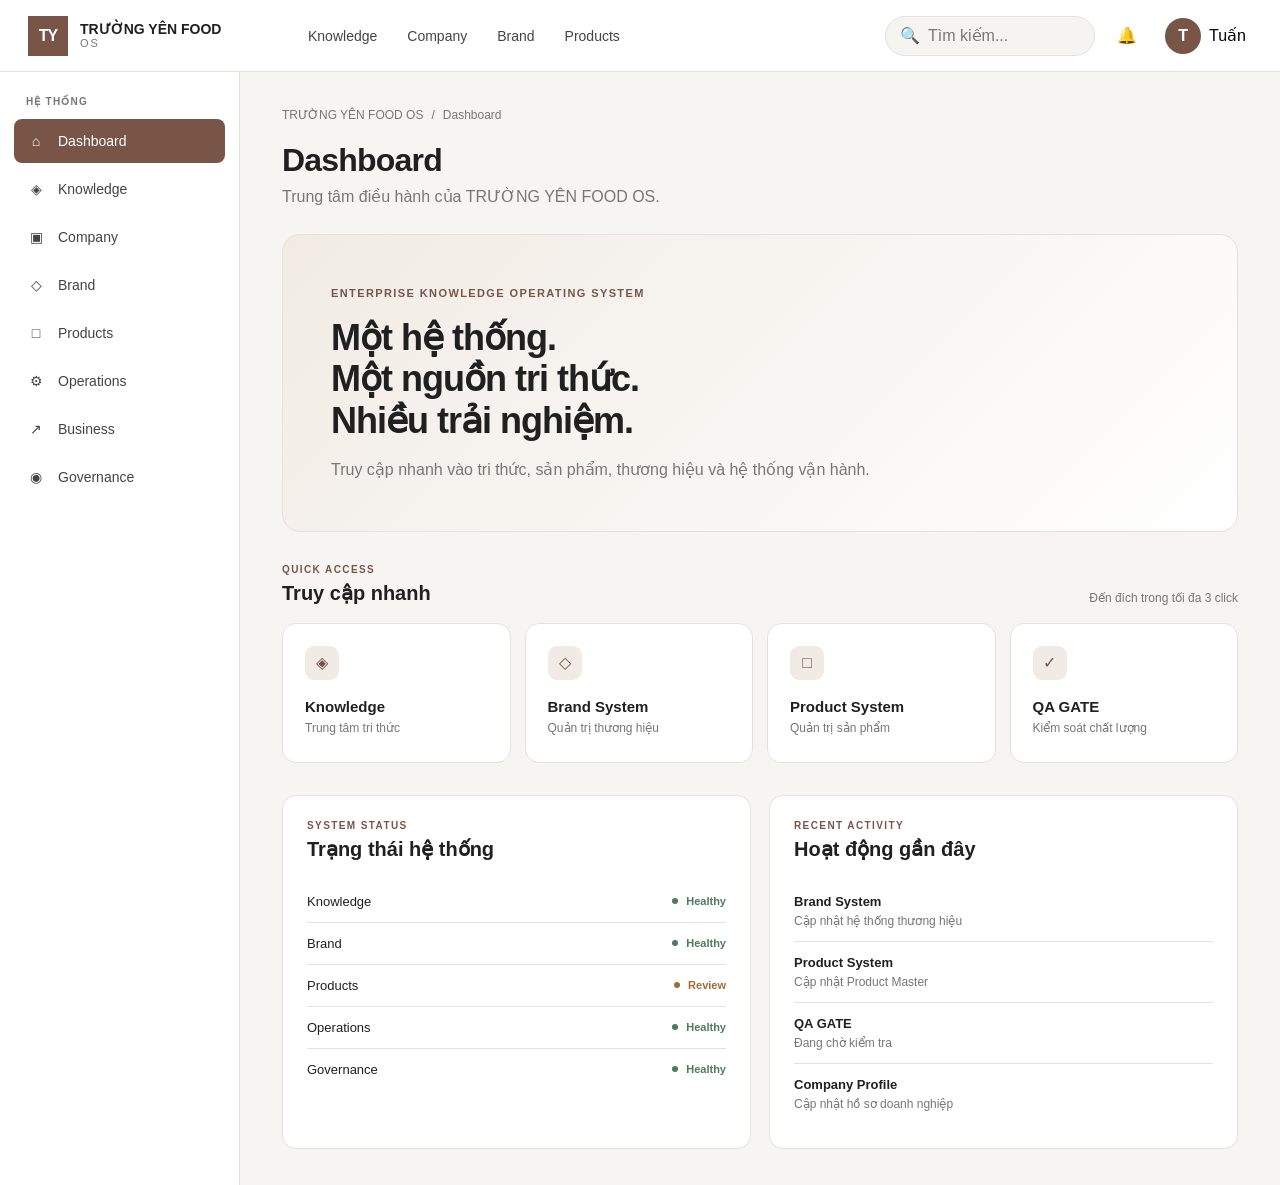
==== app/index.html @ 5e29349e "feat: establish TRUONG YEN FOOD OS workspace v1" ====
<!DOCTYPE html>
<html lang="vi">

<head>

    <meta charset="UTF-8">

    <meta
        name="viewport"
        content="width=device-width, initial-scale=1.0"
    >

    <title>TRƯỜNG YÊN FOOD OS</title>

    <link
        rel="stylesheet"
        href="app.css"
    >

</head>


<body>

    <div class="app-shell">


        <!-- =========================================
             HEADER
             ========================================= -->

        <header class="app-header">


            <div class="brand">

                <div class="brand-mark">
                    TY
                </div>


                <div class="brand-text">

                    <strong>
                        TRƯỜNG YÊN FOOD
                    </strong>

                    <span>
                        OS
                    </span>

                </div>

            </div>



            <nav class="top-navigation">

                <a href="#">
                    Knowledge
                </a>

                <a href="#">
                    Company
                </a>

                <a href="#">
                    Brand
                </a>

                <a href="#">
                    Products
                </a>

            </nav>



            <div class="header-actions">


                <button
                    class="search-button"
                    type="button"
                >

                    🔍

                    <span>
                        Tìm kiếm...
                    </span>

                </button>



                <button
                    class="icon-button"
                    type="button"
                    aria-label="Thông báo"
                >

                    🔔

                </button>



                <button
                    class="user-button"
                    type="button"
                >

                    <span class="avatar">
                        T
                    </span>

                    <span>
                        Tuấn
                    </span>

                </button>


            </div>


        </header>



        <!-- =========================================
             BODY
             ========================================= -->

        <div class="app-body">


            <!-- =====================================
                 SIDEBAR
                 ===================================== -->

            <aside class="sidebar">


                <div class="sidebar-section">


                    <div class="sidebar-title">
                        HỆ THỐNG
                    </div>



                    <a
                        class="sidebar-item active"
                        href="#"
                    >

                        <span>
                            ⌂
                        </span>

                        <span>
                            Dashboard
                        </span>

                    </a>



                    <a
                        class="sidebar-item"
                        href="workspaces/knowledge.html"
                    >

                        <span>
                            ◈
                        </span>

                        <span>
                            Knowledge
                        </span>

                    </a>



                    <a
                        class="sidebar-item"
                        href="#"
                    >

                        <span>
                            ▣
                        </span>

                        <span>
                            Company
                        </span>

                    </a>



                    <a
                        class="sidebar-item"
                        href="workspaces/brand.html"
                    >

                        <span>
                            ◇
                        </span>

                        <span>
                            Brand
                        </span>

                    </a>



                    <a
                        class="sidebar-item"
                        href="workspaces/products.html"
                    >

                        <span>
                            □
                        </span>

                        <span>
                            Products
                        </span>

                    </a>



                    <a
                        class="sidebar-item"
                        href="#"
                    >

                        <span>
                            ⚙
                        </span>

                        <span>
                            Operations
                        </span>

                    </a>



                    <a
                        class="sidebar-item"
                        href="#"
                    >

                        <span>
                            ↗
                        </span>

                        <span>
                            Business
                        </span>

                    </a>



                    <a
                        class="sidebar-item"
                        href="#"
                    >

                        <span>
                            ◉
                        </span>

                        <span>
                            Governance
                        </span>

                    </a>


                </div>


            </aside>



            <!-- =====================================
                 MAIN WORKSPACE
                 ===================================== -->

            <main class="main-content">


                <div class="workspace">


                    <!-- BREADCRUMB -->

                    <div class="workspace-breadcrumb">

                        TRƯỜNG YÊN FOOD OS

                        <span>
                            /
                        </span>

                        Dashboard

                    </div>



                    <!-- PAGE HEADER -->

                    <div class="workspace-heading">


                        <div>

                            <h1>
                                Dashboard
                            </h1>


                            <p>
                                Trung tâm điều hành của
                                TRƯỜNG YÊN FOOD OS.
                            </p>

                        </div>


                    </div>



                    <!-- =================================
                         WELCOME
                         ================================= -->

                    <section class="welcome-card">


                        <div>

                            <span class="eyebrow">
                                ENTERPRISE KNOWLEDGE OPERATING SYSTEM
                            </span>


                            <h2>

                                Một hệ thống.
                                <br>

                                Một nguồn tri thức.
                                <br>

                                Nhiều trải nghiệm.

                            </h2>


                            <p>

                                Truy cập nhanh vào tri thức,
                                sản phẩm, thương hiệu và
                                hệ thống vận hành.

                            </p>

                        </div>


                    </section>



                    <!-- =================================
                         QUICK ACCESS
                         ================================= -->

                    <section class="quick-access">


                        <div class="section-heading">


                            <div>

                                <span class="section-eyebrow">
                                    QUICK ACCESS
                                </span>


                                <h2>
                                    Truy cập nhanh
                                </h2>

                            </div>


                            <span class="section-note">
                                Đến đích trong tối đa 3 click
                            </span>


                        </div>



                        <div class="quick-grid">


                            <!-- KNOWLEDGE -->

                            <a
                                href="workspaces/knowledge.html"
                                class="quick-card"
                            >

                                <span class="quick-icon">
                                    ◈
                                </span>


                                <strong>
                                    Knowledge
                                </strong>


                                <span>
                                    Trung tâm tri thức
                                </span>

                            </a>



                            <!-- BRAND -->

                            <a
                                href="workspaces/brand.html"
                                class="quick-card"
                            >

                                <span class="quick-icon">
                                    ◇
                                </span>


                                <strong>
                                    Brand System
                                </strong>


                                <span>
                                    Quản trị thương hiệu
                                </span>

                            </a>



                            <!-- PRODUCTS -->

                            <a
                                href="workspaces/products.html"
                                class="quick-card"
                            >

                                <span class="quick-icon">
                                    □
                                </span>


                                <strong>
                                    Product System
                                </strong>


                                <span>
                                    Quản trị sản phẩm
                                </span>

                            </a>



                            <!-- QA -->

                            <a
                                href="workspaces/qa.html"
                                class="quick-card"
                            >

                                <span class="quick-icon">
                                    ✓
                                </span>


                                <strong>
                                    QA GATE
                                </strong>


                                <span>
                                    Kiểm soát chất lượng
                                </span>

                            </a>


                        </div>


                    </section>



                    <!-- =================================
                         DASHBOARD STATUS
                         ================================= -->

                    <section class="dashboard-grid">


                        <!-- SYSTEM STATUS -->

                        <div class="dashboard-panel">


                            <div class="panel-heading">


                                <div>

                                    <span class="section-eyebrow">
                                        SYSTEM STATUS
                                    </span>


                                    <h2>
                                        Trạng thái hệ thống
                                    </h2>

                                </div>


                            </div>



                            <div class="status-list">


                                <div class="status-row">

                                    <span>
                                        Knowledge
                                    </span>


                                    <span class="status healthy">
                                        Healthy
                                    </span>

                                </div>



                                <div class="status-row">

                                    <span>
                                        Brand
                                    </span>


                                    <span class="status healthy">
                                        Healthy
                                    </span>

                                </div>



                                <div class="status-row">

                                    <span>
                                        Products
                                    </span>


                                    <span class="status review">
                                        Review
                                    </span>

                                </div>



                                <div class="status-row">

                                    <span>
                                        Operations
                                    </span>


                                    <span class="status healthy">
                                        Healthy
                                    </span>

                                </div>



                                <div class="status-row">

                                    <span>
                                        Governance
                                    </span>


                                    <span class="status healthy">
                                        Healthy
                                    </span>

                                </div>


                            </div>


                        </div>



                        <!-- RECENT ACTIVITY -->

                        <div class="dashboard-panel">


                            <div class="panel-heading">


                                <div>

                                    <span class="section-eyebrow">
                                        RECENT ACTIVITY
                                    </span>


                                    <h2>
                                        Hoạt động gần đây
                                    </h2>

                                </div>


                            </div>



                            <div class="activity-list">


                                <a
                                    href="#"
                                    class="activity-item"
                                >

                                    <strong>
                                        Brand System
                                    </strong>


                                    <span>
                                        Cập nhật hệ thống thương hiệu
                                    </span>

                                </a>



                                <a
                                    href="#"
                                    class="activity-item"
                                >

                                    <strong>
                                        Product System
                                    </strong>


                                    <span>
                                        Cập nhật Product Master
                                    </span>

                                </a>



                                <a
                                    href="workspaces/qa.html"
                                    class="activity-item"
                                >

                                    <strong>
                                        QA GATE
                                    </strong>


                                    <span>
                                        Đang chờ kiểm tra
                                    </span>

                                </a>



                                <a
                                    href="#"
                                    class="activity-item"
                                >

                                    <strong>
                                        Company Profile
                                    </strong>


                                    <span>
                                        Cập nhật hồ sơ doanh nghiệp
                                    </span>

                                </a>


                            </div>


                        </div>


                    </section>


                </div>


            </main>


        </div>


    </div>


    <script src="app.js"></script>


</body>

</html>
---- app/app.css ----
:root {
    --brand: #795548;
    --brand-dark: #5d4037;

    --background: #f6f5f2;
    --surface: #ffffff;

    --text: #202020;
    --muted: #777777;

    --border: #e5e2dc;

    --sidebar-width: 240px;
    --header-height: 72px;
}

* {
    box-sizing: border-box;
}

html,
body {
    margin: 0;
    padding: 0;
    width: 100%;
    min-height: 100%;
    font-family:
        Inter,
        "Segoe UI",
        Arial,
        sans-serif;
    color: var(--text);
    background: var(--background);
}

button,
a {
    font: inherit;
}

button {
    border: 0;
    background: none;
}

a {
    text-decoration: none;
    color: inherit;
}


/* APP */

.app-shell {
    min-height: 100vh;
}


/* HEADER */

.app-header {
    height: var(--header-height);

    display: flex;
    align-items: center;

    padding: 0 28px;

    background: var(--surface);
    border-bottom: 1px solid var(--border);

    position: sticky;
    top: 0;
    z-index: 10;
}


/* BRAND */

.brand {
    width: 280px;

    display: flex;
    align-items: center;
    gap: 12px;
}

.brand-mark {
    width: 40px;
    height: 40px;

    display: grid;
    place-items: center;

    background: var(--brand);
    color: white;

    font-weight: 700;
    letter-spacing: -1px;
}

.brand-text {
    display: flex;
    flex-direction: column;

    line-height: 1.1;
}

.brand-text strong {
    font-size: 14px;
}

.brand-text span {
    font-size: 11px;
    color: var(--muted);
    letter-spacing: 2px;
}


/* TOP NAVIGATION */

.top-navigation {
    display: flex;
    align-items: center;
    gap: 30px;

    flex: 1;
}

.top-navigation a {
    font-size: 14px;
    color: #444;

    padding: 26px 0;
}

.top-navigation a:hover {
    color: var(--brand);
}


/* HEADER ACTIONS */

.header-actions {
    display: flex;
    align-items: center;
    gap: 12px;
}

.search-button {
    height: 40px;
    min-width: 210px;

    display: flex;
    align-items: center;
    gap: 8px;

    padding: 0 14px;

    background: #f5f4f1;
    border: 1px solid var(--border);
    border-radius: 20px;

    color: var(--muted);

    cursor: pointer;
}

.icon-button {
    width: 40px;
    height: 40px;

    cursor: pointer;
}

.user-button {
    display: flex;
    align-items: center;
    gap: 8px;

    cursor: pointer;
}

.avatar {
    width: 36px;
    height: 36px;

    display: grid;
    place-items: center;

    border-radius: 50%;

    background: var(--brand);
    color: white;

    font-weight: 600;
}


/* BODY */

.app-body {
    display: flex;
    min-height: calc(100vh - var(--header-height));
}


/* SIDEBAR */

.sidebar {
    width: var(--sidebar-width);

    flex-shrink: 0;

    background: var(--surface);

    border-right: 1px solid var(--border);

    padding: 24px 14px;
}

.sidebar-title {
    padding: 0 12px 12px;

    font-size: 10px;
    font-weight: 700;

    color: var(--muted);

    letter-spacing: 1.2px;
}

.sidebar-item {
    display: flex;
    align-items: center;
    gap: 12px;

    height: 44px;

    padding: 0 12px;

    margin-bottom: 4px;

    border-radius: 8px;

    font-size: 14px;

    color: #444;

    transition: 0.15s ease;
}

.sidebar-item span:first-child {
    width: 20px;
    text-align: center;
}

.sidebar-item:hover {
    background: #f4f1ed;
}

.sidebar-item.active {
    background: var(--brand);
    color: white;
}


/* MAIN */

.main-content {
    flex: 1;

    min-width: 0;

    padding: 36px 42px;
}

.workspace {
    max-width: 1280px;
    margin: 0 auto;
}

.workspace-breadcrumb {
    display: flex;
    gap: 8px;

    margin-bottom: 20px;

    font-size: 12px;
    color: var(--muted);
}

.workspace-heading {
    margin-bottom: 28px;
}

.workspace-heading h1 {
    margin: 0 0 8px;

    font-size: 32px;
    font-weight: 600;
    letter-spacing: -0.8px;
}

.workspace-heading p {
    margin: 0;

    color: var(--muted);
}


/* WELCOME */

.welcome-card {
    min-height: 280px;

    display: flex;
    align-items: center;

    padding: 48px;

    background:
        linear-gradient(
            135deg,
            #f1ebe4,
            #ffffff
        );

    border: 1px solid var(--border);
    border-radius: 18px;
}

.eyebrow {
    font-size: 11px;
    font-weight: 700;

    letter-spacing: 1.4px;

    color: var(--brand);
}

.welcome-card h2 {
    margin: 16px 0;

    font-size: 36px;
    line-height: 1.15;

    font-weight: 600;

    letter-spacing: -1px;
}

.welcome-card p {
    max-width: 580px;

    margin: 0;

    color: var(--muted);

    line-height: 1.6;
}


/* PLACEHOLDER */

.placeholder-section {
    margin-top: 24px;

    padding: 28px;

    background: var(--surface);

    border: 1px solid var(--border);
    border-radius: 14px;
}

.placeholder-section h2 {
    margin-top: 0;
}

.placeholder-section p {
    color: var(--muted);
}


/* RESPONSIVE */

@media (max-width: 900px) {

    .top-navigation {
        display: none;
    }

    .brand {
        width: auto;
        flex: 1;
    }

    .search-button {
        min-width: 40px;
        width: 40px;
        padding: 0;
        justify-content: center;
    }

    .search-button span {
        display: none;
    }

    .sidebar {
        width: 72px;
    }

    .sidebar-title {
        display: none;
    }

    .sidebar-item {
        justify-content: center;
    }

    .sidebar-item span:last-child {
        display: none;
    }

    .main-content {
        padding: 28px 20px;
    }
}


@media (max-width: 600px) {

    .app-header {
        padding: 0 16px;
    }

    .user-button > span:last-child {
        display: none;
    }

    .sidebar {
        display: none;
    }

    .main-content {
        padding: 20px 16px;
    }

    .welcome-card {
        padding: 28px;
    }

    .welcome-card h2 {
        font-size: 28px;
    }
}
/* DASHBOARD */

.section-eyebrow {
    display: block;

    margin-bottom: 6px;

    font-size: 10px;
    font-weight: 700;

    letter-spacing: 1.4px;

    color: var(--brand);
}

.section-heading {
    display: flex;
    align-items: end;
    justify-content: space-between;

    margin-bottom: 18px;
}

.section-heading h2,
.panel-heading h2 {
    margin: 0;

    font-size: 20px;
    font-weight: 600;
}

.section-note {
    font-size: 12px;
    color: var(--muted);
}


/* QUICK ACCESS */

.quick-access {
    margin-top: 32px;
}

.quick-grid {
    display: grid;

    grid-template-columns: repeat(4, 1fr);

    gap: 14px;
}

.quick-card {
    min-height: 140px;

    display: flex;
    flex-direction: column;

    padding: 22px;

    background: var(--surface);

    border: 1px solid var(--border);
    border-radius: 14px;

    transition:
        transform 0.15s ease,
        box-shadow 0.15s ease,
        border-color 0.15s ease;
}

.quick-card:hover {
    transform: translateY(-2px);

    border-color: var(--brand);

    box-shadow: 0 8px 24px rgba(0, 0, 0, 0.06);
}

.quick-icon {
    width: 34px;
    height: 34px;

    display: grid;
    place-items: center;

    margin-bottom: 18px;

    background: #f1ebe5;

    border-radius: 9px;

    color: var(--brand);
}

.quick-card strong {
    margin-bottom: 6px;

    font-size: 15px;
}

.quick-card > span:last-child {
    font-size: 12px;
    color: var(--muted);
}


/* DASHBOARD GRID */

.dashboard-grid {
    display: grid;

    grid-template-columns: 1fr 1fr;

    gap: 18px;

    margin-top: 32px;
}

.dashboard-panel {
    padding: 24px;

    background: var(--surface);

    border: 1px solid var(--border);
    border-radius: 14px;
}

.panel-heading {
    margin-bottom: 20px;
}


/* STATUS */

.status-row {
    display: flex;
    align-items: center;
    justify-content: space-between;

    padding: 13px 0;

    border-bottom: 1px solid var(--border);

    font-size: 13px;
}

.status-row:last-child {
    border-bottom: 0;
}

.status {
    position: relative;

    padding-left: 14px;

    font-size: 11px;
    font-weight: 600;
}

.status::before {
    content: "";

    position: absolute;

    left: 0;
    top: 50%;

    width: 6px;
    height: 6px;

    transform: translateY(-50%);

    border-radius: 50%;

    background: currentColor;
}

.healthy {
    color: #4d7c59;
}

.review {
    color: #a06b36;
}


/* ACTIVITY */

.activity-list {
    display: flex;
    flex-direction: column;
}

.activity-item {
    display: flex;
    flex-direction: column;
    gap: 5px;

    padding: 13px 0;

    border-bottom: 1px solid var(--border);
}

.activity-item:last-child {
    border-bottom: 0;
}

.activity-item strong {
    font-size: 13px;
}

.activity-item span {
    font-size: 12px;
    color: var(--muted);
}


/* MODULES */

.modules-section {
    margin-top: 32px;
}

.module-grid {
    display: grid;

    grid-template-columns: repeat(4, 1fr);

    gap: 12px;
}

.module-card {
    display: flex;
    flex-direction: column;
    gap: 5px;

    padding: 18px;

    background: var(--surface);

    border: 1px solid var(--border);
    border-radius: 12px;

    transition: 0.15s ease;
}

.module-card:hover {
    border-color: var(--brand);
}

.module-card strong {
    font-size: 13px;
}

.module-card span {
    font-size: 11px;
    color: var(--muted);
}


/* DASHBOARD RESPONSIVE */

@media (max-width: 1000px) {

    .quick-grid {
        grid-template-columns: repeat(2, 1fr);
    }

    .module-grid {
        grid-template-columns: repeat(2, 1fr);
    }
}

@media (max-width: 700px) {

    .dashboard-grid {
        grid-template-columns: 1fr;
    }

    .quick-grid {
        grid-template-columns: 1fr;
    }

    .module-grid {
        grid-template-columns: 1fr 1fr;
    }
}
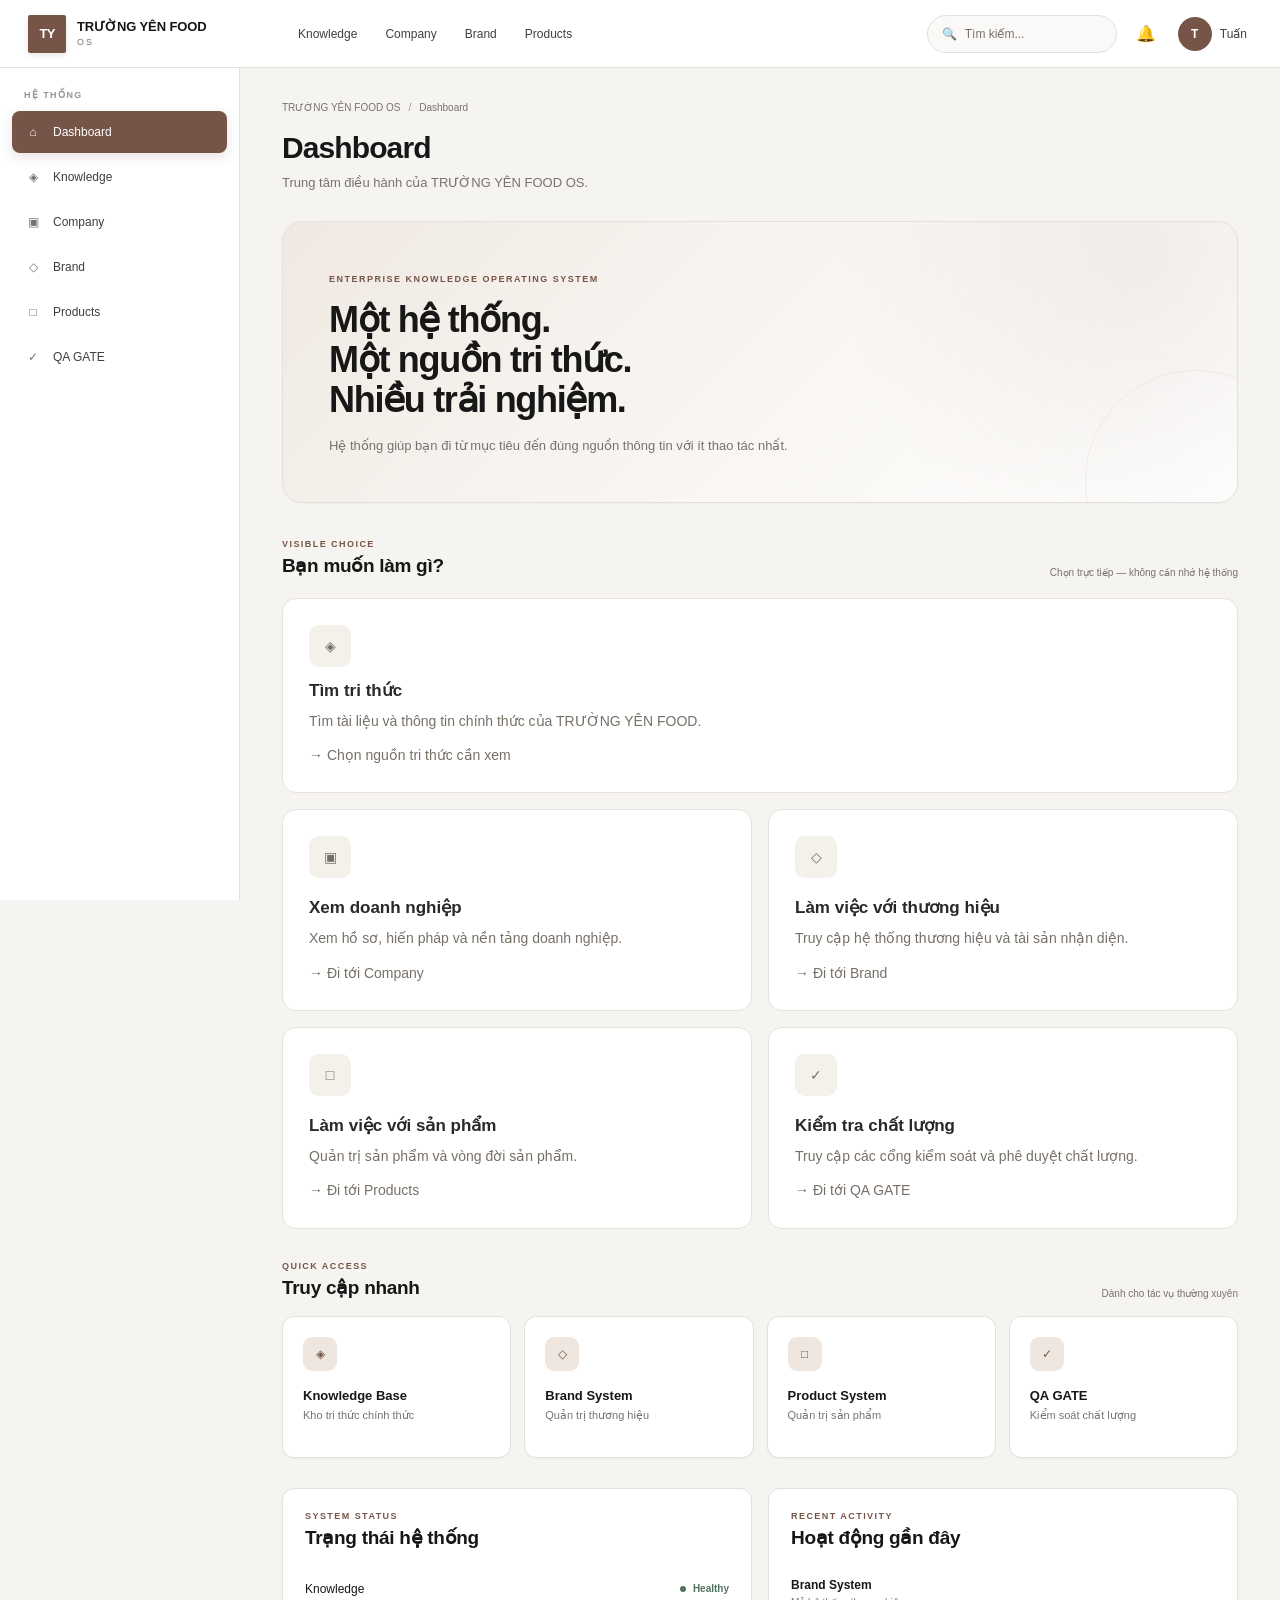
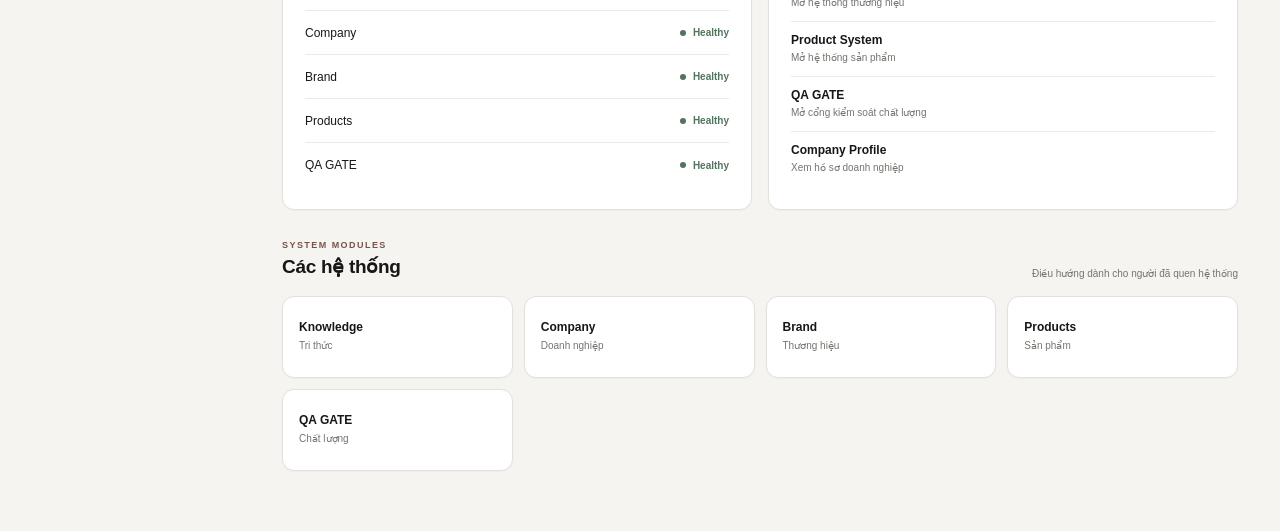
==== commit 74ff326a: "feat: add global search v1.1" ====
--- a/app/index.html
+++ b/app/index.html
@@ -12,10 +12,138 @@
 
     <title>TRƯỜNG YÊN FOOD OS</title>
 
-    <link
-        rel="stylesheet"
-        href="app.css"
-    >
+    <link rel="stylesheet" href="app.css">
+
+    <style>
+
+        /*
+         * =========================================
+         * UX v1.1 — VISIBLE CHOICE
+         * =========================================
+         */
+
+        .intent-section {
+            margin-top: 36px;
+        }
+
+
+        .intent-grid {
+            display: grid;
+            grid-template-columns:
+                repeat(2, minmax(0, 1fr));
+
+            gap: 16px;
+
+            margin-top: 20px;
+        }
+
+
+        .intent-card {
+            display: flex;
+            flex-direction: column;
+
+            min-height: 150px;
+
+            padding: 26px;
+
+            text-decoration: none;
+
+            background: #ffffff;
+
+            border: 1px solid #e7e2da;
+
+            border-radius: 14px;
+
+            transition:
+                transform 0.18s ease,
+                box-shadow 0.18s ease,
+                border-color 0.18s ease;
+        }
+
+
+        .intent-card:hover {
+            transform: translateY(-2px);
+
+            border-color: #c8b59f;
+
+            box-shadow:
+                0 10px 30px rgba(60, 48, 35, 0.08);
+        }
+
+
+        .intent-icon {
+            display: flex;
+            align-items: center;
+            justify-content: center;
+
+            width: 42px;
+            height: 42px;
+
+            margin-bottom: 18px;
+
+            border-radius: 10px;
+
+            background: #f4f0ea;
+
+            font-size: 20px;
+        }
+
+
+        .intent-card strong {
+            display: block;
+
+            margin-bottom: 7px;
+
+            font-size: 17px;
+            line-height: 1.4;
+
+            color: #2b2927;
+        }
+
+
+        .intent-card span {
+            font-size: 14px;
+            line-height: 1.6;
+
+            color: #777067;
+        }
+
+
+        .intent-primary {
+            grid-column: span 2;
+
+            min-height: 120px;
+        }
+
+
+        .intent-primary .intent-icon {
+            margin-bottom: 12px;
+        }
+
+
+        .intent-note {
+            margin-top: 12px;
+
+            font-size: 13px;
+
+            color: #8a8177;
+        }
+
+
+        @media (max-width: 760px) {
+
+            .intent-grid {
+                grid-template-columns: 1fr;
+            }
+
+
+            .intent-primary {
+                grid-column: span 1;
+            }
+
+        }
+
+    </style>
 
 </head>
 
@@ -31,8 +159,10 @@
 
         <header class="app-header">
 
-
-            <div class="brand">
+            <a
+                href="index.html"
+                class="brand"
+            >
 
                 <div class="brand-mark">
                     TY
@@ -51,38 +181,36 @@
 
                 </div>
 
-            </div>
-
+            </a>
 
 
             <nav class="top-navigation">
 
-                <a href="#">
+                <a href="workspaces/knowledge.html">
                     Knowledge
                 </a>
 
-                <a href="#">
+                <a href="workspaces/company.html">
                     Company
                 </a>
 
-                <a href="#">
+                <a href="workspaces/brand.html">
                     Brand
                 </a>
 
-                <a href="#">
+                <a href="workspaces/products.html">
                     Products
                 </a>
 
             </nav>
 
 
-
             <div class="header-actions">
-
 
                 <button
                     class="search-button"
                     type="button"
+                    id="dashboard-search-button"
                 >
 
                     🔍
@@ -92,7 +220,6 @@
                     </span>
 
                 </button>
-
 
 
                 <button
@@ -100,11 +227,8 @@
                     type="button"
                     aria-label="Thông báo"
                 >
-
                     🔔
-
                 </button>
-
 
 
                 <button
@@ -122,9 +246,7 @@
 
                 </button>
 
-
             </div>
-
 
         </header>
 
@@ -143,31 +265,25 @@
 
             <aside class="sidebar">
 
-
                 <div class="sidebar-section">
-
 
                     <div class="sidebar-title">
                         HỆ THỐNG
                     </div>
 
 
-
                     <a
                         class="sidebar-item active"
-                        href="#"
+                        href="index.html"
                     >
 
-                        <span>
-                            ⌂
-                        </span>
+                        <span>⌂</span>
 
                         <span>
                             Dashboard
                         </span>
 
                     </a>
-
 
 
                     <a
@@ -175,9 +291,7 @@
                         href="workspaces/knowledge.html"
                     >
 
-                        <span>
-                            ◈
-                        </span>
+                        <span>◈</span>
 
                         <span>
                             Knowledge
@@ -186,22 +300,18 @@
                     </a>
 
 
-
                     <a
                         class="sidebar-item"
-                        href="#"
+                        href="workspaces/company.html"
                     >
 
-                        <span>
-                            ▣
-                        </span>
+                        <span>▣</span>
 
                         <span>
                             Company
                         </span>
 
                     </a>
-
 
 
                     <a
@@ -209,16 +319,13 @@
                         href="workspaces/brand.html"
                     >
 
-                        <span>
-                            ◇
-                        </span>
+                        <span>◇</span>
 
                         <span>
                             Brand
                         </span>
 
                     </a>
-
 
 
                     <a
@@ -226,9 +333,7 @@
                         href="workspaces/products.html"
                     >
 
-                        <span>
-                            □
-                        </span>
+                        <span>□</span>
 
                         <span>
                             Products
@@ -237,75 +342,37 @@
                     </a>
 
 
-
                     <a
                         class="sidebar-item"
-                        href="#"
+                        href="workspaces/qa.html"
                     >
 
+                        <span>✓</span>
+
                         <span>
-                            ⚙
+                            QA GATE
                         </span>
 
-                        <span>
-                            Operations
-                        </span>
-
                     </a>
 
-
-
-                    <a
-                        class="sidebar-item"
-                        href="#"
-                    >
-
-                        <span>
-                            ↗
-                        </span>
-
-                        <span>
-                            Business
-                        </span>
-
-                    </a>
-
-
-
-                    <a
-                        class="sidebar-item"
-                        href="#"
-                    >
-
-                        <span>
-                            ◉
-                        </span>
-
-                        <span>
-                            Governance
-                        </span>
-
-                    </a>
-
-
                 </div>
 
-
             </aside>
 
 
 
             <!-- =====================================
-                 MAIN WORKSPACE
+                 MAIN CONTENT
                  ===================================== -->
 
             <main class="main-content">
 
-
                 <div class="workspace">
 
 
-                    <!-- BREADCRUMB -->
+                    <!-- =================================
+                         BREADCRUMB
+                         ================================= -->
 
                     <div class="workspace-breadcrumb">
 
@@ -321,10 +388,11 @@
 
 
 
-                    <!-- PAGE HEADER -->
+                    <!-- =================================
+                         PAGE HEADER
+                         ================================= -->
 
                     <div class="workspace-heading">
-
 
                         <div>
 
@@ -340,7 +408,6 @@
 
                         </div>
 
-
                     </div>
 
 
@@ -351,7 +418,6 @@
 
                     <section class="welcome-card">
 
-
                         <div>
 
                             <span class="eyebrow">
@@ -374,14 +440,217 @@
 
                             <p>
 
-                                Truy cập nhanh vào tri thức,
-                                sản phẩm, thương hiệu và
-                                hệ thống vận hành.
+                                Hệ thống giúp bạn đi từ mục tiêu
+                                đến đúng nguồn thông tin với
+                                ít thao tác nhất.
 
                             </p>
 
                         </div>
 
+                    </section>
+
+
+
+                    <!-- =================================
+                         INTENT LAYER
+                         ================================= -->
+
+                    <section class="intent-section">
+
+
+                        <div class="section-heading">
+
+                            <div>
+
+                                <span class="section-eyebrow">
+                                    VISIBLE CHOICE
+                                </span>
+
+
+                                <h2>
+                                    Bạn muốn làm gì?
+                                </h2>
+
+                            </div>
+
+
+                            <span class="section-note">
+                                Chọn trực tiếp — không cần nhớ hệ thống
+                            </span>
+
+                        </div>
+
+
+
+                        <div class="intent-grid">
+
+
+                            <!-- =================================
+                                 INTENT 01 — KNOWLEDGE
+                                 ================================= -->
+
+                            <a
+                                href="workspaces/knowledge.html"
+                                class="intent-card intent-primary"
+                            >
+
+                                <span class="intent-icon">
+                                    ◈
+                                </span>
+
+
+                                <strong>
+                                    Tìm tri thức
+                                </strong>
+
+
+                                <span>
+                                    Tìm tài liệu và thông tin chính thức
+                                    của TRƯỜNG YÊN FOOD.
+                                </span>
+
+
+                                <span class="intent-note">
+                                    → Chọn nguồn tri thức cần xem
+                                </span>
+
+                            </a>
+
+
+
+                            <!-- =================================
+                                 INTENT 02 — COMPANY
+                                 ================================= -->
+
+                            <a
+                                href="workspaces/company.html"
+                                class="intent-card"
+                            >
+
+                                <span class="intent-icon">
+                                    ▣
+                                </span>
+
+
+                                <strong>
+                                    Xem doanh nghiệp
+                                </strong>
+
+
+                                <span>
+                                    Xem hồ sơ, hiến pháp và nền tảng
+                                    doanh nghiệp.
+                                </span>
+
+
+                                <span class="intent-note">
+                                    → Đi tới Company
+                                </span>
+
+                            </a>
+
+
+
+                            <!-- =================================
+                                 INTENT 03 — BRAND
+                                 ================================= -->
+
+                            <a
+                                href="workspaces/brand.html"
+                                class="intent-card"
+                            >
+
+                                <span class="intent-icon">
+                                    ◇
+                                </span>
+
+
+                                <strong>
+                                    Làm việc với thương hiệu
+                                </strong>
+
+
+                                <span>
+                                    Truy cập hệ thống thương hiệu
+                                    và tài sản nhận diện.
+                                </span>
+
+
+                                <span class="intent-note">
+                                    → Đi tới Brand
+                                </span>
+
+                            </a>
+
+
+
+                            <!-- =================================
+                                 INTENT 04 — PRODUCTS
+                                 ================================= -->
+
+                            <a
+                                href="workspaces/products.html"
+                                class="intent-card"
+                            >
+
+                                <span class="intent-icon">
+                                    □
+                                </span>
+
+
+                                <strong>
+                                    Làm việc với sản phẩm
+                                </strong>
+
+
+                                <span>
+                                    Quản trị sản phẩm và vòng đời
+                                    sản phẩm.
+                                </span>
+
+
+                                <span class="intent-note">
+                                    → Đi tới Products
+                                </span>
+
+                            </a>
+
+
+
+                            <!-- =================================
+                                 INTENT 05 — QA
+                                 ================================= -->
+
+                            <a
+                                href="workspaces/qa.html"
+                                class="intent-card"
+                            >
+
+                                <span class="intent-icon">
+                                    ✓
+                                </span>
+
+
+                                <strong>
+                                    Kiểm tra chất lượng
+                                </strong>
+
+
+                                <span>
+                                    Truy cập các cổng kiểm soát
+                                    và phê duyệt chất lượng.
+                                </span>
+
+
+                                <span class="intent-note">
+                                    → Đi tới QA GATE
+                                </span>
+
+                            </a>
+
+
+                        </div>
 
                     </section>
 
@@ -393,9 +662,7 @@
 
                     <section class="quick-access">
 
-
                         <div class="section-heading">
-
 
                             <div>
 
@@ -412,18 +679,14 @@
 
 
                             <span class="section-note">
-                                Đến đích trong tối đa 3 click
+                                Dành cho tác vụ thường xuyên
                             </span>
 
-
                         </div>
 
 
-
                         <div class="quick-grid">
 
-
-                            <!-- KNOWLEDGE -->
 
                             <a
                                 href="workspaces/knowledge.html"
@@ -436,19 +699,17 @@
 
 
                                 <strong>
-                                    Knowledge
-                                </strong>
-
-
-                                <span>
-                                    Trung tâm tri thức
-                                </span>
-
-                            </a>
-
-
-
-                            <!-- BRAND -->
+                                    Knowledge Base
+                                </strong>
+
+
+                                <span>
+                                    Kho tri thức chính thức
+                                </span>
+
+                            </a>
+
+
 
                             <a
                                 href="workspaces/brand.html"
@@ -473,8 +734,6 @@
 
 
 
-                            <!-- PRODUCTS -->
-
                             <a
                                 href="workspaces/products.html"
                                 class="quick-card"
@@ -498,8 +757,6 @@
 
 
 
-                            <!-- QA -->
-
                             <a
                                 href="workspaces/qa.html"
                                 class="quick-card"
@@ -524,25 +781,20 @@
 
                         </div>
 
-
                     </section>
 
 
 
                     <!-- =================================
-                         DASHBOARD STATUS
+                         SYSTEM STATUS
                          ================================= -->
 
                     <section class="dashboard-grid">
 
 
-                        <!-- SYSTEM STATUS -->
-
                         <div class="dashboard-panel">
 
-
                             <div class="panel-heading">
-
 
                                 <div>
 
@@ -557,9 +809,7 @@
 
                                 </div>
 
-
                             </div>
-
 
 
                             <div class="status-list">
@@ -571,7 +821,6 @@
                                         Knowledge
                                     </span>
 
-
                                     <span class="status healthy">
                                         Healthy
                                     </span>
@@ -579,6 +828,18 @@
                                 </div>
 
 
+                                <div class="status-row">
+
+                                    <span>
+                                        Company
+                                    </span>
+
+                                    <span class="status healthy">
+                                        Healthy
+                                    </span>
+
+                                </div>
+
 
                                 <div class="status-row">
 
@@ -586,7 +847,6 @@
                                         Brand
                                     </span>
 
-
                                     <span class="status healthy">
                                         Healthy
                                     </span>
@@ -594,29 +854,12 @@
                                 </div>
 
 
-
                                 <div class="status-row">
 
                                     <span>
                                         Products
                                     </span>
 
-
-                                    <span class="status review">
-                                        Review
-                                    </span>
-
-                                </div>
-
-
-
-                                <div class="status-row">
-
-                                    <span>
-                                        Operations
-                                    </span>
-
-
                                     <span class="status healthy">
                                         Healthy
                                     </span>
@@ -624,13 +867,11 @@
                                 </div>
 
 
-
                                 <div class="status-row">
 
                                     <span>
-                                        Governance
-                                    </span>
-
+                                        QA GATE
+                                    </span>
 
                                     <span class="status healthy">
                                         Healthy
@@ -641,18 +882,17 @@
 
                             </div>
 
-
                         </div>
 
 
 
-                        <!-- RECENT ACTIVITY -->
+                        <!-- =================================
+                             RECENT ACTIVITY
+                             ================================= -->
 
                         <div class="dashboard-panel">
 
-
                             <div class="panel-heading">
-
 
                                 <div>
 
@@ -667,16 +907,14 @@
 
                                 </div>
 
-
                             </div>
 
 
-
                             <div class="activity-list">
 
 
                                 <a
-                                    href="#"
+                                    href="workspaces/brand.html"
                                     class="activity-item"
                                 >
 
@@ -686,7 +924,7 @@
 
 
                                     <span>
-                                        Cập nhật hệ thống thương hiệu
+                                        Mở hệ thống thương hiệu
                                     </span>
 
                                 </a>
@@ -694,7 +932,7 @@
 
 
                                 <a
-                                    href="#"
+                                    href="workspaces/products.html"
                                     class="activity-item"
                                 >
 
@@ -704,7 +942,7 @@
 
 
                                     <span>
-                                        Cập nhật Product Master
+                                        Mở hệ thống sản phẩm
                                     </span>
 
                                 </a>
@@ -722,7 +960,7 @@
 
 
                                     <span>
-                                        Đang chờ kiểm tra
+                                        Mở cổng kiểm soát chất lượng
                                     </span>
 
                                 </a>
@@ -730,7 +968,7 @@
 
 
                                 <a
-                                    href="#"
+                                    href="workspaces/company.html"
                                     class="activity-item"
                                 >
 
@@ -740,7 +978,7 @@
 
 
                                     <span>
-                                        Cập nhật hồ sơ doanh nghiệp
+                                        Xem hồ sơ doanh nghiệp
                                     </span>
 
                                 </a>
@@ -748,28 +986,143 @@
 
                             </div>
 
-
                         </div>
 
 
                     </section>
 
 
+
+                    <!-- =================================
+                         SYSTEM MODULES
+                         ================================= -->
+
+                    <section class="modules-section">
+
+
+                        <div class="section-heading">
+
+                            <div>
+
+                                <span class="section-eyebrow">
+                                    SYSTEM MODULES
+                                </span>
+
+
+                                <h2>
+                                    Các hệ thống
+                                </h2>
+
+                            </div>
+
+
+                            <span class="section-note">
+                                Điều hướng dành cho người đã quen hệ thống
+                            </span>
+
+                        </div>
+
+
+                        <div class="module-grid">
+
+
+                            <a
+                                href="workspaces/knowledge.html"
+                                class="module-card"
+                            >
+
+                                <strong>
+                                    Knowledge
+                                </strong>
+
+                                <span>
+                                    Tri thức
+                                </span>
+
+                            </a>
+
+
+
+                            <a
+                                href="workspaces/company.html"
+                                class="module-card"
+                            >
+
+                                <strong>
+                                    Company
+                                </strong>
+
+                                <span>
+                                    Doanh nghiệp
+                                </span>
+
+                            </a>
+
+
+
+                            <a
+                                href="workspaces/brand.html"
+                                class="module-card"
+                            >
+
+                                <strong>
+                                    Brand
+                                </strong>
+
+                                <span>
+                                    Thương hiệu
+                                </span>
+
+                            </a>
+
+
+
+                            <a
+                                href="workspaces/products.html"
+                                class="module-card"
+                            >
+
+                                <strong>
+                                    Products
+                                </strong>
+
+                                <span>
+                                    Sản phẩm
+                                </span>
+
+                            </a>
+
+
+
+                            <a
+                                href="workspaces/qa.html"
+                                class="module-card"
+                            >
+
+                                <strong>
+                                    QA GATE
+                                </strong>
+
+                                <span>
+                                    Chất lượng
+                                </span>
+
+                            </a>
+
+
+                        </div>
+
+                    </section>
+
+
                 </div>
 
-
             </main>
 
-
         </div>
 
-
     </div>
-
-
-    <script src="app.js"></script>
-
-
+<script src="app.js"></script>
 </body>
 
 </html>
--- a/app/app.css
+++ b/app/app.css
@@ -1,40 +1,89 @@
 :root {
-    --brand: #795548;
-    --brand-dark: #5d4037;
-
-    --background: #f6f5f2;
+    /* =====================================================
+       TRƯỜNG YÊN FOOD OS
+       EXPERIENCE UI v1.2
+       ===================================================== */
+
+    --brand: #765548;
+    --brand-dark: #5b4035;
+    --brand-soft: #eee6df;
+    --brand-pale: #f6f1ec;
+
+    --background: #f5f4f1;
     --surface: #ffffff;
-
-    --text: #202020;
-    --muted: #777777;
-
-    --border: #e5e2dc;
+    --surface-soft: #faf9f7;
+
+    --text: #171717;
+    --text-secondary: #3f3f3f;
+    --muted: #77736f;
+    --muted-light: #99938d;
+
+    --border: #e4e0db;
+    --border-soft: #ece8e3;
+
+    --success: #52735c;
+    --warning: #a16f3b;
+    --danger: #9a5148;
 
     --sidebar-width: 240px;
-    --header-height: 72px;
-}
+    --header-height: 68px;
+
+    --radius-sm: 8px;
+    --radius-md: 12px;
+    --radius-lg: 16px;
+    --radius-xl: 20px;
+
+    --shadow-sm:
+        0 1px 2px rgba(35, 29, 24, 0.03);
+
+    --shadow-md:
+        0 8px 24px rgba(35, 29, 24, 0.06);
+
+    --shadow-lg:
+        0 18px 45px rgba(35, 29, 24, 0.08);
+
+    --transition:
+        180ms cubic-bezier(0.2, 0.65, 0.3, 1);
+}
+
+
+/* =====================================================
+   RESET
+   ===================================================== */
 
 * {
     box-sizing: border-box;
 }
 
-html,
+html {
+    width: 100%;
+    min-height: 100%;
+    scroll-behavior: smooth;
+}
+
 body {
     margin: 0;
     padding: 0;
     width: 100%;
     min-height: 100%;
+
     font-family:
         Inter,
         "Segoe UI",
         Arial,
         sans-serif;
+
     color: var(--text);
     background: var(--background);
+
+    -webkit-font-smoothing: antialiased;
+    text-rendering: optimizeLegibility;
 }
 
 button,
-a {
+input,
+textarea,
+select {
     font: inherit;
 }
 
@@ -44,112 +93,194 @@
 }
 
 a {
+    color: inherit;
     text-decoration: none;
-    color: inherit;
-}
-
-
-/* APP */
+}
+
+button,
+a {
+    -webkit-tap-highlight-color: transparent;
+}
+
+
+/* =====================================================
+   FOCUS
+   ===================================================== */
+
+:focus-visible {
+    outline: 2px solid var(--brand);
+    outline-offset: 3px;
+}
+
+
+/* =====================================================
+   APP
+   ===================================================== */
 
 .app-shell {
     min-height: 100vh;
-}
-
-
-/* HEADER */
+    background: var(--background);
+}
+
+
+/* =====================================================
+   HEADER
+   ===================================================== */
 
 .app-header {
-    height: var(--header-height);
-
-    display: flex;
-    align-items: center;
-
-    padding: 0 28px;
-
-    background: var(--surface);
-    border-bottom: 1px solid var(--border);
-
     position: sticky;
     top: 0;
-    z-index: 10;
-}
-
-
-/* BRAND */
+    z-index: 100;
+
+    height: var(--header-height);
+
+    display: flex;
+    align-items: center;
+
+    padding: 0 28px;
+
+    background: rgba(255, 255, 255, 0.96);
+    border-bottom: 1px solid var(--border);
+
+    backdrop-filter: blur(12px);
+    -webkit-backdrop-filter: blur(12px);
+}
+
+
+/* =====================================================
+   BRAND
+   ===================================================== */
 
 .brand {
-    width: 280px;
+    width: 270px;
 
     display: flex;
     align-items: center;
-    gap: 12px;
+    gap: 11px;
+
+    flex-shrink: 0;
 }
 
 .brand-mark {
-    width: 40px;
-    height: 40px;
+    width: 38px;
+    height: 38px;
 
     display: grid;
     place-items: center;
 
     background: var(--brand);
-    color: white;
-
+    color: #ffffff;
+
+    border-radius: 2px;
+
+    font-size: 13px;
     font-weight: 700;
-    letter-spacing: -1px;
+    letter-spacing: -0.7px;
+
+    box-shadow:
+        0 2px 6px rgba(70, 47, 38, 0.12);
 }
 
 .brand-text {
     display: flex;
     flex-direction: column;
 
-    line-height: 1.1;
+    line-height: 1.05;
 }
 
 .brand-text strong {
-    font-size: 14px;
+    font-size: 13px;
+    font-weight: 700;
+    letter-spacing: -0.1px;
 }
 
 .brand-text span {
-    font-size: 11px;
+    margin-top: 4px;
+
+    font-size: 9px;
+    font-weight: 500;
+
     color: var(--muted);
+
     letter-spacing: 2px;
 }
 
 
-/* TOP NAVIGATION */
+/* =====================================================
+   TOP NAVIGATION
+   ===================================================== */
 
 .top-navigation {
+    flex: 1;
+
     display: flex;
     align-items: center;
-    gap: 30px;
-
-    flex: 1;
+    gap: 28px;
+
+    height: 100%;
 }
 
 .top-navigation a {
-    font-size: 14px;
-    color: #444;
-
-    padding: 26px 0;
+    position: relative;
+
+    display: flex;
+    align-items: center;
+
+    height: 100%;
+
+    font-size: 12px;
+    font-weight: 500;
+
+    color: var(--text-secondary);
+
+    transition:
+        color var(--transition);
+}
+
+.top-navigation a::after {
+    content: "";
+
+    position: absolute;
+
+    left: 0;
+    right: 0;
+    bottom: 0;
+
+    height: 2px;
+
+    background: var(--brand);
+
+    transform: scaleX(0);
+    transform-origin: center;
+
+    transition:
+        transform var(--transition);
 }
 
 .top-navigation a:hover {
     color: var(--brand);
 }
 
-
-/* HEADER ACTIONS */
+.top-navigation a:hover::after {
+    transform: scaleX(1);
+}
+
+
+/* =====================================================
+   HEADER ACTIONS
+   ===================================================== */
 
 .header-actions {
     display: flex;
     align-items: center;
-    gap: 12px;
+    gap: 10px;
+
+    flex-shrink: 0;
 }
 
 .search-button {
-    height: 40px;
-    min-width: 210px;
+    height: 38px;
+    min-width: 190px;
 
     display: flex;
     align-items: center;
@@ -157,20 +288,50 @@
 
     padding: 0 14px;
 
-    background: #f5f4f1;
+    background: var(--surface-soft);
     border: 1px solid var(--border);
     border-radius: 20px;
 
     color: var(--muted);
 
+    font-size: 12px;
+
     cursor: pointer;
+
+    transition:
+        border-color var(--transition),
+        background var(--transition),
+        box-shadow var(--transition);
+}
+
+.search-button:hover {
+    background: #ffffff;
+    border-color: #d7d0c9;
+
+    box-shadow: var(--shadow-sm);
 }
 
 .icon-button {
-    width: 40px;
-    height: 40px;
+    width: 38px;
+    height: 38px;
+
+    display: grid;
+    place-items: center;
+
+    color: var(--muted);
+
+    border-radius: 50%;
 
     cursor: pointer;
+
+    transition:
+        background var(--transition),
+        color var(--transition);
+}
+
+.icon-button:hover {
+    background: var(--brand-pale);
+    color: var(--brand);
 }
 
 .user-button {
@@ -178,12 +339,28 @@
     align-items: center;
     gap: 8px;
 
+    padding: 3px 5px 3px 3px;
+
+    color: var(--text-secondary);
+
+    font-size: 12px;
+    font-weight: 500;
+
+    border-radius: 22px;
+
     cursor: pointer;
+
+    transition:
+        background var(--transition);
+}
+
+.user-button:hover {
+    background: var(--brand-pale);
 }
 
 .avatar {
-    width: 36px;
-    height: 36px;
+    width: 34px;
+    height: 34px;
 
     display: grid;
     place-items: center;
@@ -191,13 +368,16 @@
     border-radius: 50%;
 
     background: var(--brand);
-    color: white;
-
-    font-weight: 600;
-}
-
-
-/* BODY */
+    color: #ffffff;
+
+    font-size: 12px;
+    font-weight: 700;
+}
+
+
+/* =====================================================
+   BODY
+   ===================================================== */
 
 .app-body {
     display: flex;
@@ -205,163 +385,269 @@
 }
 
 
-/* SIDEBAR */
+/* =====================================================
+   SIDEBAR
+   ===================================================== */
 
 .sidebar {
     width: var(--sidebar-width);
 
     flex-shrink: 0;
 
-    background: var(--surface);
-
+    padding: 22px 12px;
+
+    background: #ffffff;
     border-right: 1px solid var(--border);
 
-    padding: 24px 14px;
+    position: sticky;
+    top: var(--header-height);
+
+    height: calc(100vh - var(--header-height));
+    overflow-y: auto;
+}
+
+.sidebar-section {
+    width: 100%;
 }
 
 .sidebar-title {
-    padding: 0 12px 12px;
-
-    font-size: 10px;
+    padding: 0 12px 11px;
+
+    font-size: 9px;
     font-weight: 700;
 
+    color: var(--muted-light);
+
+    letter-spacing: 1.4px;
+}
+
+.sidebar-item {
+    position: relative;
+
+    display: flex;
+    align-items: center;
+    gap: 11px;
+
+    height: 42px;
+
+    padding: 0 12px;
+
+    margin-bottom: 3px;
+
+    border-radius: var(--radius-sm);
+
+    color: var(--text-secondary);
+
+    font-size: 12px;
+    font-weight: 500;
+
+    transition:
+        background var(--transition),
+        color var(--transition),
+        transform var(--transition);
+}
+
+.sidebar-item span:first-child {
+    width: 18px;
+
+    display: inline-grid;
+    place-items: center;
+
     color: var(--muted);
 
-    letter-spacing: 1.2px;
-}
-
-.sidebar-item {
-    display: flex;
-    align-items: center;
-    gap: 12px;
-
-    height: 44px;
-
-    padding: 0 12px;
-
-    margin-bottom: 4px;
-
-    border-radius: 8px;
-
-    font-size: 14px;
-
-    color: #444;
-
-    transition: 0.15s ease;
-}
-
-.sidebar-item span:first-child {
-    width: 20px;
-    text-align: center;
+    font-size: 12px;
+
+    transition:
+        color var(--transition);
 }
 
 .sidebar-item:hover {
-    background: #f4f1ed;
+    background: var(--brand-pale);
+    color: var(--brand);
+}
+
+.sidebar-item:hover span:first-child {
+    color: var(--brand);
 }
 
 .sidebar-item.active {
     background: var(--brand);
-    color: white;
-}
-
-
-/* MAIN */
+    color: #ffffff;
+
+    box-shadow:
+        0 4px 12px rgba(118, 85, 72, 0.16);
+}
+
+.sidebar-item.active span:first-child {
+    color: #ffffff;
+}
+
+
+/* =====================================================
+   MAIN
+   ===================================================== */
 
 .main-content {
     flex: 1;
 
     min-width: 0;
 
-    padding: 36px 42px;
+    padding: 34px 42px 60px;
 }
 
 .workspace {
+    width: 100%;
     max-width: 1280px;
+
     margin: 0 auto;
 }
 
+
+/* =====================================================
+   BREADCRUMB
+   ===================================================== */
+
 .workspace-breadcrumb {
     display: flex;
+    align-items: center;
     gap: 8px;
 
-    margin-bottom: 20px;
-
-    font-size: 12px;
+    margin-bottom: 18px;
+
+    font-size: 10px;
     color: var(--muted);
 }
+
+.workspace-breadcrumb span {
+    color: var(--muted-light);
+}
+
+
+/* =====================================================
+   PAGE HEADING
+   ===================================================== */
 
 .workspace-heading {
     margin-bottom: 28px;
 }
 
 .workspace-heading h1 {
-    margin: 0 0 8px;
-
-    font-size: 32px;
-    font-weight: 600;
-    letter-spacing: -0.8px;
+    margin: 0 0 7px;
+
+    font-size: 30px;
+    line-height: 1.15;
+
+    font-weight: 650;
+
+    letter-spacing: -0.9px;
 }
 
 .workspace-heading p {
     margin: 0;
 
     color: var(--muted);
-}
-
-
-/* WELCOME */
+
+    font-size: 13px;
+    line-height: 1.55;
+}
+
+
+/* =====================================================
+   WELCOME / HERO
+   ===================================================== */
 
 .welcome-card {
-    min-height: 280px;
+    position: relative;
+
+    min-height: 260px;
 
     display: flex;
     align-items: center;
 
-    padding: 48px;
+    padding: 46px;
+
+    overflow: hidden;
 
     background:
+        radial-gradient(
+            circle at 90% 15%,
+            rgba(118, 85, 72, 0.08),
+            transparent 34%
+        ),
         linear-gradient(
             135deg,
-            #f1ebe4,
-            #ffffff
+            #f0e9e2 0%,
+            #f8f5f1 48%,
+            #ffffff 100%
         );
 
     border: 1px solid var(--border);
-    border-radius: 18px;
+    border-radius: var(--radius-xl);
+
+    box-shadow: var(--shadow-sm);
+}
+
+.welcome-card::after {
+    content: "";
+
+    position: absolute;
+
+    width: 220px;
+    height: 220px;
+
+    right: -70px;
+    bottom: -90px;
+
+    border: 1px solid rgba(118, 85, 72, 0.08);
+
+    border-radius: 50%;
 }
 
 .eyebrow {
-    font-size: 11px;
-    font-weight: 700;
-
-    letter-spacing: 1.4px;
+    display: inline-block;
+
+    font-size: 9px;
+    font-weight: 750;
+
+    letter-spacing: 1.5px;
 
     color: var(--brand);
 }
 
 .welcome-card h2 {
-    margin: 16px 0;
+    position: relative;
+    z-index: 1;
+
+    margin: 14px 0 14px;
+
+    max-width: 720px;
 
     font-size: 36px;
-    line-height: 1.15;
+    line-height: 1.12;
 
     font-weight: 600;
 
-    letter-spacing: -1px;
+    letter-spacing: -1.3px;
 }
 
 .welcome-card p {
-    max-width: 580px;
+    position: relative;
+    z-index: 1;
+
+    max-width: 620px;
 
     margin: 0;
 
     color: var(--muted);
 
-    line-height: 1.6;
-}
-
-
-/* PLACEHOLDER */
+    font-size: 13px;
+    line-height: 1.65;
+}
+
+
+/* =====================================================
+   PLACEHOLDER
+   ===================================================== */
 
 .placeholder-section {
     margin-top: 24px;
@@ -371,7 +657,9 @@
     background: var(--surface);
 
     border: 1px solid var(--border);
-    border-radius: 14px;
+    border-radius: var(--radius-md);
+
+    box-shadow: var(--shadow-sm);
 }
 
 .placeholder-section h2 {
@@ -383,7 +671,376 @@
 }
 
 
-/* RESPONSIVE */
+/* =====================================================
+   DASHBOARD SECTION LABELS
+   ===================================================== */
+
+.section-eyebrow {
+    display: block;
+
+    margin-bottom: 5px;
+
+    font-size: 9px;
+    font-weight: 750;
+
+    letter-spacing: 1.45px;
+
+    color: var(--brand);
+}
+
+.section-heading {
+    display: flex;
+    align-items: end;
+    justify-content: space-between;
+
+    gap: 20px;
+
+    margin-bottom: 17px;
+}
+
+.section-heading h2,
+.panel-heading h2 {
+    margin: 0;
+
+    font-size: 19px;
+    line-height: 1.25;
+
+    font-weight: 650;
+
+    letter-spacing: -0.3px;
+}
+
+.section-note {
+    font-size: 10px;
+    color: var(--muted);
+}
+
+
+/* =====================================================
+   QUICK ACCESS
+   ===================================================== */
+
+.quick-access {
+    margin-top: 32px;
+}
+
+.quick-grid {
+    display: grid;
+
+    grid-template-columns:
+        repeat(4, minmax(0, 1fr));
+
+    gap: 13px;
+}
+
+.quick-card {
+    min-height: 142px;
+
+    display: flex;
+    flex-direction: column;
+
+    padding: 20px;
+
+    background: var(--surface);
+
+    border: 1px solid var(--border);
+    border-radius: var(--radius-md);
+
+    box-shadow: var(--shadow-sm);
+
+    transition:
+        transform var(--transition),
+        box-shadow var(--transition),
+        border-color var(--transition),
+        background var(--transition);
+}
+
+.quick-card:hover {
+    transform: translateY(-3px);
+
+    border-color: #d6c9c0;
+
+    background: #fffefd;
+
+    box-shadow: var(--shadow-md);
+}
+
+.quick-icon {
+    width: 34px;
+    height: 34px;
+
+    display: grid;
+    place-items: center;
+
+    margin-bottom: 17px;
+
+    background: var(--brand-soft);
+
+    border-radius: 9px;
+
+    color: var(--brand);
+
+    font-size: 12px;
+}
+
+.quick-card strong {
+    margin-bottom: 5px;
+
+    font-size: 13px;
+    font-weight: 650;
+
+    color: var(--text);
+}
+
+.quick-card > span:last-child {
+    font-size: 11px;
+    line-height: 1.45;
+
+    color: var(--muted);
+}
+
+
+/* =====================================================
+   DASHBOARD GRID
+   ===================================================== */
+
+.dashboard-grid {
+    display: grid;
+
+    grid-template-columns:
+        repeat(2, minmax(0, 1fr));
+
+    gap: 16px;
+
+    margin-top: 30px;
+}
+
+.dashboard-panel {
+    padding: 22px;
+
+    background: var(--surface);
+
+    border: 1px solid var(--border);
+    border-radius: var(--radius-md);
+
+    box-shadow: var(--shadow-sm);
+}
+
+.panel-heading {
+    margin-bottom: 17px;
+}
+
+
+/* =====================================================
+   STATUS
+   ===================================================== */
+
+.status-list {
+    display: flex;
+    flex-direction: column;
+}
+
+.status-row {
+    min-height: 44px;
+
+    display: flex;
+    align-items: center;
+    justify-content: space-between;
+
+    padding: 10px 0;
+
+    border-bottom: 1px solid var(--border-soft);
+
+    font-size: 12px;
+}
+
+.status-row:last-child {
+    border-bottom: 0;
+}
+
+.status {
+    position: relative;
+
+    padding-left: 13px;
+
+    font-size: 10px;
+    font-weight: 650;
+}
+
+.status::before {
+    content: "";
+
+    position: absolute;
+
+    left: 0;
+    top: 50%;
+
+    width: 6px;
+    height: 6px;
+
+    transform: translateY(-50%);
+
+    border-radius: 50%;
+
+    background: currentColor;
+}
+
+.healthy {
+    color: var(--success);
+}
+
+.review {
+    color: var(--warning);
+}
+
+
+/* =====================================================
+   ACTIVITY
+   ===================================================== */
+
+.activity-list {
+    display: flex;
+    flex-direction: column;
+}
+
+.activity-item {
+    display: flex;
+    flex-direction: column;
+    gap: 4px;
+
+    padding: 11px 0;
+
+    border-bottom: 1px solid var(--border-soft);
+
+    transition:
+        padding-left var(--transition);
+}
+
+.activity-item:last-child {
+    border-bottom: 0;
+}
+
+.activity-item:hover {
+    padding-left: 5px;
+}
+
+.activity-item strong {
+    font-size: 12px;
+    font-weight: 650;
+}
+
+.activity-item span {
+    font-size: 10px;
+    line-height: 1.4;
+
+    color: var(--muted);
+}
+
+
+/* =====================================================
+   MODULES
+   ===================================================== */
+
+.modules-section {
+    margin-top: 30px;
+}
+
+.module-grid {
+    display: grid;
+
+    grid-template-columns:
+        repeat(4, minmax(0, 1fr));
+
+    gap: 11px;
+}
+
+.module-card {
+    min-height: 82px;
+
+    display: flex;
+    flex-direction: column;
+    justify-content: center;
+
+    gap: 5px;
+
+    padding: 16px;
+
+    background: var(--surface);
+
+    border: 1px solid var(--border);
+    border-radius: var(--radius-md);
+
+    box-shadow: var(--shadow-sm);
+
+    transition:
+        transform var(--transition),
+        border-color var(--transition),
+        box-shadow var(--transition);
+}
+
+.module-card:hover {
+    transform: translateY(-2px);
+
+    border-color: #d6c9c0;
+
+    box-shadow: var(--shadow-md);
+}
+
+.module-card strong {
+    font-size: 12px;
+    font-weight: 650;
+}
+
+.module-card span {
+    font-size: 10px;
+    line-height: 1.4;
+
+    color: var(--muted);
+}
+
+
+/* =====================================================
+   GENERAL INTERACTION
+   ===================================================== */
+
+a,
+button {
+    transition:
+        color var(--transition),
+        background var(--transition),
+        border-color var(--transition);
+}
+
+
+/* =====================================================
+   RESPONSIVE — 1100
+   ===================================================== */
+
+@media (max-width: 1100px) {
+
+    .brand {
+        width: 220px;
+    }
+
+    .top-navigation {
+        gap: 20px;
+    }
+
+    .quick-grid {
+        grid-template-columns:
+            repeat(2, minmax(0, 1fr));
+    }
+
+    .module-grid {
+        grid-template-columns:
+            repeat(2, minmax(0, 1fr));
+    }
+}
+
+
+/* =====================================================
+   RESPONSIVE — 900
+   ===================================================== */
 
 @media (max-width: 900px) {
 
@@ -397,9 +1054,11 @@
     }
 
     .search-button {
-        min-width: 40px;
-        width: 40px;
+        min-width: 38px;
+        width: 38px;
+
         padding: 0;
+
         justify-content: center;
     }
 
@@ -417,6 +1076,12 @@
 
     .sidebar-item {
         justify-content: center;
+
+        padding: 0;
+    }
+
+    .sidebar-item span:first-child {
+        width: 100%;
     }
 
     .sidebar-item span:last-child {
@@ -424,17 +1089,41 @@
     }
 
     .main-content {
-        padding: 28px 20px;
-    }
-}
-
-
-@media (max-width: 600px) {
+        padding:
+            30px
+            24px
+            50px;
+    }
+}
+
+
+/* =====================================================
+   RESPONSIVE — 700
+   ===================================================== */
+
+@media (max-width: 700px) {
+
+    :root {
+        --header-height: 62px;
+    }
 
     .app-header {
         padding: 0 16px;
     }
 
+    .brand-mark {
+        width: 34px;
+        height: 34px;
+    }
+
+    .brand-text strong {
+        font-size: 11px;
+    }
+
+    .brand-text span {
+        font-size: 8px;
+    }
+
     .user-button > span:last-child {
         display: none;
     }
@@ -444,291 +1133,28 @@
     }
 
     .main-content {
-        padding: 20px 16px;
+        padding:
+            24px
+            16px
+            40px;
+    }
+
+    .workspace-heading h1 {
+        font-size: 27px;
     }
 
     .welcome-card {
-        padding: 28px;
+        min-height: 230px;
+
+        padding: 30px 26px;
+
+        border-radius: var(--radius-lg);
     }
 
     .welcome-card h2 {
-        font-size: 28px;
-    }
-}
-/* DASHBOARD */
-
-.section-eyebrow {
-    display: block;
-
-    margin-bottom: 6px;
-
-    font-size: 10px;
-    font-weight: 700;
-
-    letter-spacing: 1.4px;
-
-    color: var(--brand);
-}
-
-.section-heading {
-    display: flex;
-    align-items: end;
-    justify-content: space-between;
-
-    margin-bottom: 18px;
-}
-
-.section-heading h2,
-.panel-heading h2 {
-    margin: 0;
-
-    font-size: 20px;
-    font-weight: 600;
-}
-
-.section-note {
-    font-size: 12px;
-    color: var(--muted);
-}
-
-
-/* QUICK ACCESS */
-
-.quick-access {
-    margin-top: 32px;
-}
-
-.quick-grid {
-    display: grid;
-
-    grid-template-columns: repeat(4, 1fr);
-
-    gap: 14px;
-}
-
-.quick-card {
-    min-height: 140px;
-
-    display: flex;
-    flex-direction: column;
-
-    padding: 22px;
-
-    background: var(--surface);
-
-    border: 1px solid var(--border);
-    border-radius: 14px;
-
-    transition:
-        transform 0.15s ease,
-        box-shadow 0.15s ease,
-        border-color 0.15s ease;
-}
-
-.quick-card:hover {
-    transform: translateY(-2px);
-
-    border-color: var(--brand);
-
-    box-shadow: 0 8px 24px rgba(0, 0, 0, 0.06);
-}
-
-.quick-icon {
-    width: 34px;
-    height: 34px;
-
-    display: grid;
-    place-items: center;
-
-    margin-bottom: 18px;
-
-    background: #f1ebe5;
-
-    border-radius: 9px;
-
-    color: var(--brand);
-}
-
-.quick-card strong {
-    margin-bottom: 6px;
-
-    font-size: 15px;
-}
-
-.quick-card > span:last-child {
-    font-size: 12px;
-    color: var(--muted);
-}
-
-
-/* DASHBOARD GRID */
-
-.dashboard-grid {
-    display: grid;
-
-    grid-template-columns: 1fr 1fr;
-
-    gap: 18px;
-
-    margin-top: 32px;
-}
-
-.dashboard-panel {
-    padding: 24px;
-
-    background: var(--surface);
-
-    border: 1px solid var(--border);
-    border-radius: 14px;
-}
-
-.panel-heading {
-    margin-bottom: 20px;
-}
-
-
-/* STATUS */
-
-.status-row {
-    display: flex;
-    align-items: center;
-    justify-content: space-between;
-
-    padding: 13px 0;
-
-    border-bottom: 1px solid var(--border);
-
-    font-size: 13px;
-}
-
-.status-row:last-child {
-    border-bottom: 0;
-}
-
-.status {
-    position: relative;
-
-    padding-left: 14px;
-
-    font-size: 11px;
-    font-weight: 600;
-}
-
-.status::before {
-    content: "";
-
-    position: absolute;
-
-    left: 0;
-    top: 50%;
-
-    width: 6px;
-    height: 6px;
-
-    transform: translateY(-50%);
-
-    border-radius: 50%;
-
-    background: currentColor;
-}
-
-.healthy {
-    color: #4d7c59;
-}
-
-.review {
-    color: #a06b36;
-}
-
-
-/* ACTIVITY */
-
-.activity-list {
-    display: flex;
-    flex-direction: column;
-}
-
-.activity-item {
-    display: flex;
-    flex-direction: column;
-    gap: 5px;
-
-    padding: 13px 0;
-
-    border-bottom: 1px solid var(--border);
-}
-
-.activity-item:last-child {
-    border-bottom: 0;
-}
-
-.activity-item strong {
-    font-size: 13px;
-}
-
-.activity-item span {
-    font-size: 12px;
-    color: var(--muted);
-}
-
-
-/* MODULES */
-
-.modules-section {
-    margin-top: 32px;
-}
-
-.module-grid {
-    display: grid;
-
-    grid-template-columns: repeat(4, 1fr);
-
-    gap: 12px;
-}
-
-.module-card {
-    display: flex;
-    flex-direction: column;
-    gap: 5px;
-
-    padding: 18px;
-
-    background: var(--surface);
-
-    border: 1px solid var(--border);
-    border-radius: 12px;
-
-    transition: 0.15s ease;
-}
-
-.module-card:hover {
-    border-color: var(--brand);
-}
-
-.module-card strong {
-    font-size: 13px;
-}
-
-.module-card span {
-    font-size: 11px;
-    color: var(--muted);
-}
-
-
-/* DASHBOARD RESPONSIVE */
-
-@media (max-width: 1000px) {
-
-    .quick-grid {
-        grid-template-columns: repeat(2, 1fr);
-    }
-
-    .module-grid {
-        grid-template-columns: repeat(2, 1fr);
-    }
-}
-
-@media (max-width: 700px) {
+        font-size: 29px;
+        letter-spacing: -1px;
+    }
 
     .dashboard-grid {
         grid-template-columns: 1fr;
@@ -739,6 +1165,67 @@
     }
 
     .module-grid {
-        grid-template-columns: 1fr 1fr;
+        grid-template-columns:
+            repeat(2, minmax(0, 1fr));
+    }
+}
+
+
+/* =====================================================
+   RESPONSIVE — 480
+   ===================================================== */
+
+@media (max-width: 480px) {
+
+    .header-actions {
+        gap: 5px;
+    }
+
+    .icon-button {
+        display: none;
+    }
+
+    .workspace-heading {
+        margin-bottom: 22px;
+    }
+
+    .welcome-card {
+        padding: 25px 21px;
+    }
+
+    .welcome-card h2 {
+        font-size: 26px;
+    }
+
+    .section-heading {
+        align-items: flex-start;
+        flex-direction: column;
+        gap: 5px;
+    }
+
+    .module-grid {
+        grid-template-columns: 1fr;
+    }
+
+    .dashboard-panel {
+        padding: 19px;
+    }
+}
+
+
+/* =====================================================
+   REDUCED MOTION
+   ===================================================== */
+
+@media (prefers-reduced-motion: reduce) {
+
+    *,
+    *::before,
+    *::after {
+        scroll-behavior: auto !important;
+
+        transition-duration: 0.01ms !important;
+        animation-duration: 0.01ms !important;
+        animation-iteration-count: 1 !important;
     }
 }
